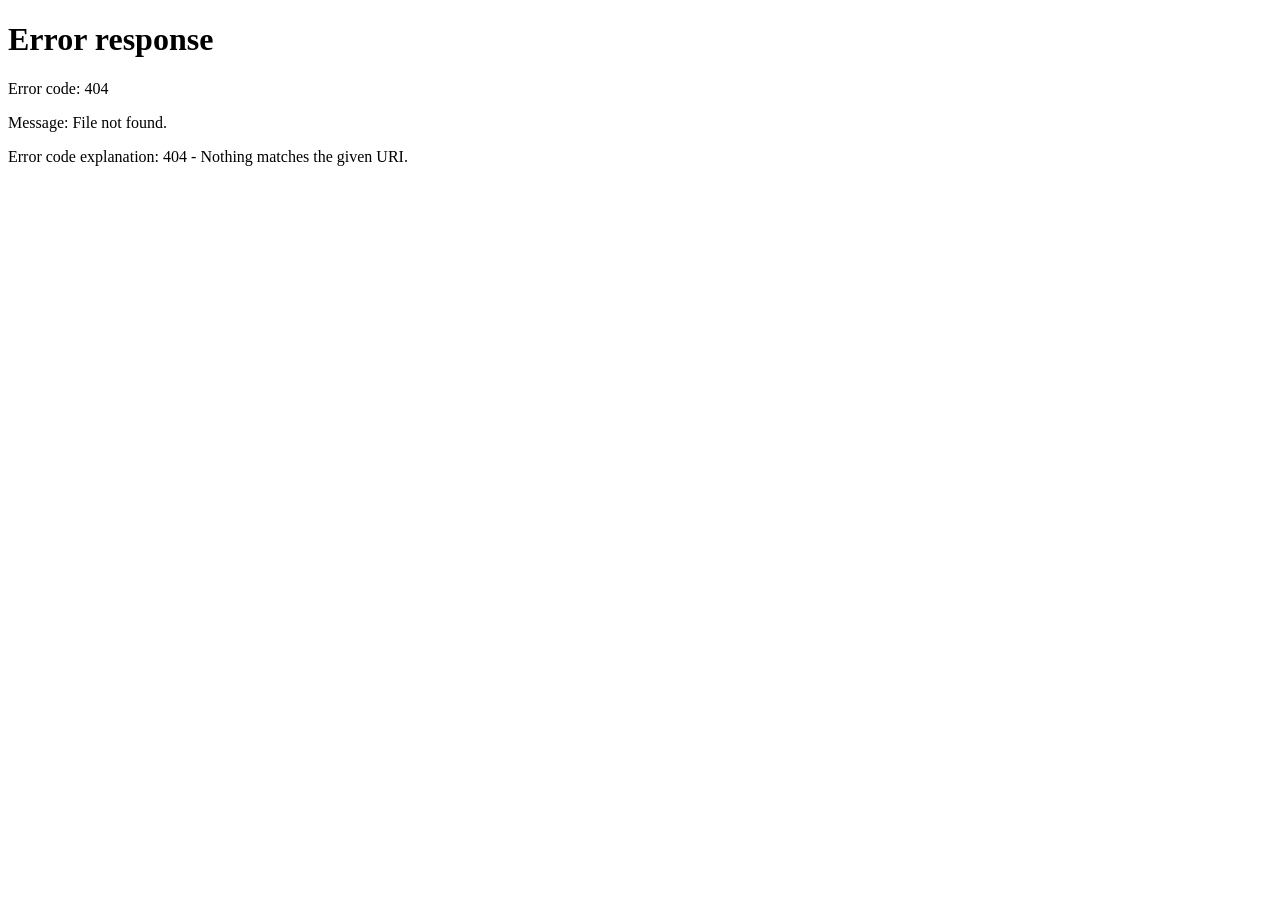
==== web/html/dashboard-admin.html @ 06bc077c "feat: Phase 8C - Frontend UI (login + 3 dashboards + dark mode)" ====
<!DOCTYPE html>
<html lang="en" data-theme="dark">
<head>
    <meta charset="UTF-8">
    <meta name="viewport" content="width=device-width, initial-scale=1.0">
    <title>ujiscan - Admin Dashboard</title>
    <link href="https://cdn.jsdelivr.net/npm/bootstrap@5/dist/css/bootstrap.min.css" rel="stylesheet">
    <link href="https://cdn.jsdelivr.net/npm/bootstrap-icons/font/bootstrap-icons.css" rel="stylesheet">
    <style>
        :root {
            --bg: #0a0e27;
            --fg: #e0e0e0;
            --bg-secondary: #1a1f3a;
            --border: #333;
            --accent: #00d4ff;
            --success: #00ff88;
            --error: #ff3333;
        }

        html[data-theme="dark"] {
            --bg: #0a0e27;
            --fg: #e0e0e0;
            --bg-secondary: #1a1f3a;
            --border: #333;
            --accent: #00d4ff;
        }

        html[data-theme="light"] {
            --bg: #ffffff;
            --fg: #000000;
            --bg-secondary: #f5f5f5;
            --border: #cccccc;
            --accent: #0066ff;
        }

        body {
            background-color: var(--bg);
            color: var(--fg);
            font-family: -apple-system, BlinkMacSystemFont, 'Segoe UI', Roboto, sans-serif;
        }

        .navbar {
            background-color: var(--bg-secondary);
            border-bottom: 1px solid var(--border);
            padding: 1rem 1.5rem;
        }

        .navbar-title {
            font-size: 1.5em;
            font-weight: bold;
            color: var(--accent);
            margin: 0;
        }

        .navbar-user {
            display: flex;
            align-items: center;
            gap: 1rem;
        }

        .user-badge {
            background-color: var(--border);
            padding: 0.5rem 1rem;
            border-radius: 20px;
            font-size: 0.9em;
        }

        .logout-btn {
            background-color: var(--error);
            border: none;
            color: white;
            padding: 0.5rem 1rem;
            border-radius: 4px;
            cursor: pointer;
        }

        .logout-btn:hover {
            background-color: #cc0000;
        }

        .theme-toggle {
            background: none;
            border: none;
            cursor: pointer;
            font-size: 1.2em;
            color: var(--fg);
        }

        .theme-toggle:hover {
            color: var(--accent);
        }

        .container-dashboard {
            padding: 2rem;
            max-width: 1400px;
            margin: 0 auto;
        }

        .page-title {
            font-size: 2em;
            font-weight: bold;
            margin-bottom: 2rem;
            color: var(--fg);
        }

        .admin-tabs {
            display: flex;
            gap: 1rem;
            margin-bottom: 2rem;
            border-bottom: 1px solid var(--border);
        }

        .admin-tab {
            padding: 1rem;
            border: none;
            background: none;
            color: #999;
            cursor: pointer;
            border-bottom: 2px solid transparent;
        }

        .admin-tab.active {
            color: var(--accent);
            border-bottom-color: var(--accent);
        }

        .tab-content {
            display: none;
        }

        .tab-content.active {
            display: block;
        }

        .section {
            background-color: var(--bg-secondary);
            border: 1px solid var(--border);
            border-radius: 8px;
            padding: 1.5rem;
            margin-bottom: 2rem;
        }

        .section h2 {
            font-size: 1.3em;
            margin-bottom: 1rem;
            color: var(--fg);
        }

        .table {
            width: 100%;
            border-collapse: collapse;
            margin-top: 1rem;
        }

        .table th {
            background-color: var(--bg);
            border-bottom: 2px solid var(--border);
            padding: 1rem;
            text-align: left;
            color: #999;
            font-weight: 500;
            text-transform: uppercase;
            font-size: 0.85em;
        }

        .table td {
            border-bottom: 1px solid var(--border);
            padding: 1rem;
            color: var(--fg);
        }

        .table tbody tr:hover {
            background-color: rgba(0, 212, 255, 0.05);
        }

        .role-badge {
            display: inline-block;
            padding: 0.3rem 0.7rem;
            border-radius: 3px;
            font-size: 0.8em;
            font-weight: bold;
            background-color: rgba(0, 212, 255, 0.2);
            color: var(--accent);
        }

        .action-badge {
            display: inline-block;
            padding: 0.3rem 0.7rem;
            border-radius: 3px;
            font-size: 0.8em;
            background-color: var(--border);
            color: #aaa;
        }

        .audit-log {
            padding: 1rem;
            border-bottom: 1px solid var(--border);
            display: flex;
            justify-content: space-between;
        }

        .audit-log:last-child {
            border-bottom: none;
        }

        .audit-user {
            font-weight: bold;
            color: var(--accent);
        }

        .audit-time {
            color: #999;
            font-size: 0.9em;
        }

        .health-indicator {
            display: inline-block;
            width: 12px;
            height: 12px;
            border-radius: 50%;
            margin-right: 0.5rem;
        }

        .health-indicator.ok {
            background-color: var(--success);
        }

        .health-indicator.warning {
            background-color: #ffc107;
        }

        .health-indicator.error {
            background-color: var(--error);
        }

        .metric-row {
            display: grid;
            grid-template-columns: repeat(auto-fit, minmax(200px, 1fr));
            gap: 1rem;
            margin-bottom: 1rem;
        }

        .metric-item {
            background-color: var(--bg);
            padding: 1rem;
            border-radius: 4px;
            border-left: 3px solid var(--accent);
        }

        .metric-label {
            color: #999;
            font-size: 0.9em;
            margin-bottom: 0.5rem;
        }

        .metric-value {
            font-size: 1.5em;
            font-weight: bold;
            color: var(--accent);
        }

        .loading {
            text-align: center;
            padding: 2rem;
            color: #999;
        }

        .spinner {
            display: inline-block;
            width: 40px;
            height: 40px;
            border: 4px solid var(--border);
            border-top-color: var(--accent);
            border-radius: 50%;
            animation: spin 1s linear infinite;
        }

        @keyframes spin {
            to { transform: rotate(360deg); }
        }

        .empty-state {
            text-align: center;
            padding: 2rem;
            color: #999;
        }
    </style>
</head>
<body>
    <!-- Navbar -->
    <nav class="navbar">
        <div style="display: flex; justify-content: space-between; align-items: center; width: 100%;">
            <div>
                <h1 class="navbar-title">☠️ ujiscan</h1>
            </div>
            <div class="navbar-user">
                <span class="user-badge" id="userBadge">Loading...</span>
                <button class="theme-toggle" onclick="theme.toggle()" title="Toggle theme">
                    <span id="themeIcon">🌙</span>
                </button>
                <button class="logout-btn" onclick="auth.logout()">Logout</button>
            </div>
        </div>
    </nav>

    <!-- Main Content -->
    <div class="container-dashboard">
        <h2 class="page-title">Admin Dashboard</h2>

        <!-- Tabs -->
        <div class="admin-tabs">
            <button class="admin-tab active" onclick="switchTab('health')">System Health</button>
            <button class="admin-tab" onclick="switchTab('users')">User Management</button>
            <button class="admin-tab" onclick="switchTab('audit')">Audit Logs</button>
        </div>

        <!-- Health Tab -->
        <div id="health-tab" class="tab-content active">
            <div class="section">
                <h2>System Health</h2>
                <div class="metric-row" id="healthMetrics">
                    <div class="loading">
                        <div class="spinner"></div>
                        <p>Loading...</p>
                    </div>
                </div>
            </div>

            <div class="section">
                <h2>Service Status</h2>
                <div id="serviceStatus"></div>
            </div>
        </div>

        <!-- Users Tab -->
        <div id="users-tab" class="tab-content">
            <div class="section">
                <h2>Users</h2>
                <table class="table">
                    <thead>
                        <tr>
                            <th>Email</th>
                            <th>Role</th>
                            <th>Status</th>
                            <th>Created</th>
                        </tr>
                    </thead>
                    <tbody id="usersList">
                        <tr><td colspan="4" class="empty-state">No users found</td></tr>
                    </tbody>
                </table>
            </div>
        </div>

        <!-- Audit Tab -->
        <div id="audit-tab" class="tab-content">
            <div class="section">
                <h2>Recent Audit Logs</h2>
                <div id="auditLogs" class="loading">
                    <div class="spinner"></div>
                    <p>Loading logs...</p>
                </div>
            </div>
        </div>
    </div>

    <script src="../app.js"></script>
    <script>
        // Page initialization
        async function initPage() {
            updateThemeIcon();
            const observer = new MutationObserver(updateThemeIcon);
            observer.observe(document.documentElement, { attributes: true });

            // Check admin role
            const user = auth.getUser();
            if (user) {
                document.getElementById('userBadge').textContent = `${user.email} (${user.role})`;
                if (user.role !== 'admin') {
                    alert('Access denied: Admin role required');
                    window.location.href = '/html/dashboard-team.html';
                    return;
                }
            }

            // Load dashboard data
            await loadDashboard();
        }

        function updateThemeIcon() {
            const icon = document.getElementById('themeIcon');
            icon.textContent = theme.current() === 'dark' ? '☀️' : '🌙';
        }

        function switchTab(tabName) {
            // Hide all tabs
            document.querySelectorAll('.tab-content').forEach(tab => {
                tab.classList.remove('active');
            });

            // Deactivate all tab buttons
            document.querySelectorAll('.admin-tab').forEach(btn => {
                btn.classList.remove('active');
            });

            // Show selected tab
            document.getElementById(`${tabName}-tab`).classList.add('active');
            event.target.classList.add('active');
        }

        async function loadDashboard() {
            try {
                // Load admin dashboard data
                const dashData = await api.getDashboardAdmin();
                
                // Load health metrics
                loadHealthMetrics(dashData);

                // Load users
                loadUsers(dashData);

                // Load audit logs
                loadAuditLogs(dashData);
            } catch (err) {
                console.error('Error loading dashboard:', err);
            }
        }

        function loadHealthMetrics(data) {
            const metrics = document.getElementById('healthMetrics');
            const health = data.systemHealth || {};

            metrics.innerHTML = `
                <div class="metric-item">
                    <div class="metric-label">API Status</div>
                    <div class="metric-value">
                        <span class="health-indicator ok"></span>
                        ${health.apiStatus || 'OK'}
                    </div>
                </div>
                <div class="metric-item">
                    <div class="metric-label">Database</div>
                    <div class="metric-value">
                        <span class="health-indicator ${health.databaseStatus === 'OK' ? 'ok' : 'error'}"></span>
                        ${health.databaseStatus || 'Connected'}
                    </div>
                </div>
                <div class="metric-item">
                    <div class="metric-label">Total Users</div>
                    <div class="metric-value">${health.totalUsers || 0}</div>
                </div>
                <div class="metric-item">
                    <div class="metric-label">Active Sessions</div>
                    <div class="metric-value">${health.activeSessions || 0}</div>
                </div>
                <div class="metric-item">
                    <div class="metric-label">Total Engagements</div>
                    <div class="metric-value">${health.totalEngagements || 0}</div>
                </div>
                <div class="metric-item">
                    <div class="metric-label">Audit Events</div>
                    <div class="metric-value">${health.auditEventCount || 0}</div>
                </div>
            `;

            const serviceStatus = document.getElementById('serviceStatus');
            serviceStatus.innerHTML = `
                <div style="padding: 1rem; background-color: var(--bg); border-radius: 4px;">
                    <div style="margin-bottom: 0.5rem;">
                        <span class="health-indicator ok"></span>
                        <strong>ujiscan API</strong> - Running normally
                    </div>
                    <div style="margin-bottom: 0.5rem;">
                        <span class="health-indicator ok"></span>
                        <strong>SQLite Database</strong> - Connected
                    </div>
                    <div>
                        <span class="health-indicator ok"></span>
                        <strong>Audit Logging</strong> - Active
                    </div>
                </div>
            `;
        }

        function loadUsers(data) {
            const tbody = document.getElementById('usersList');
            const users = data.users || [];

            if (users.length === 0) {
                tbody.innerHTML = '<tr><td colspan="4" class="empty-state">No users found</td></tr>';
                return;
            }

            tbody.innerHTML = users.map(user => `
                <tr>
                    <td>${user.email}</td>
                    <td><span class="role-badge">${user.role || 'user'}</span></td>
                    <td>
                        <span style="color: var(--success);">●</span>
                        Active
                    </td>
                    <td>${user.createdAt ? formatDate(user.createdAt) : 'N/A'}</td>
                </tr>
            `).join('');
        }

        function loadAuditLogs(data) {
            const container = document.getElementById('auditLogs');
            const logs = data.auditLogs || [];

            if (logs.length === 0) {
                container.innerHTML = '<div class="empty-state">No audit logs found</div>';
                return;
            }

            container.innerHTML = logs.slice(0, 50).map(log => `
                <div class="audit-log">
                    <div>
                        <div class="audit-user">${log.user || 'System'}</div>
                        <div style="color: #999; font-size: 0.9em;">
                            <span class="action-badge">${log.action}</span>
                            ${log.resource || ''}
                        </div>
                    </div>
                    <div class="audit-time">${formatTimeAgo(log.createdAt)}</div>
                </div>
            `).join('');
        }

        // Initialize on page load
        if (auth.isLoggedIn()) {
            initPage();
        } else {
            window.location.href = '/html/login.html';
        }
    </script>
</body>
</html>
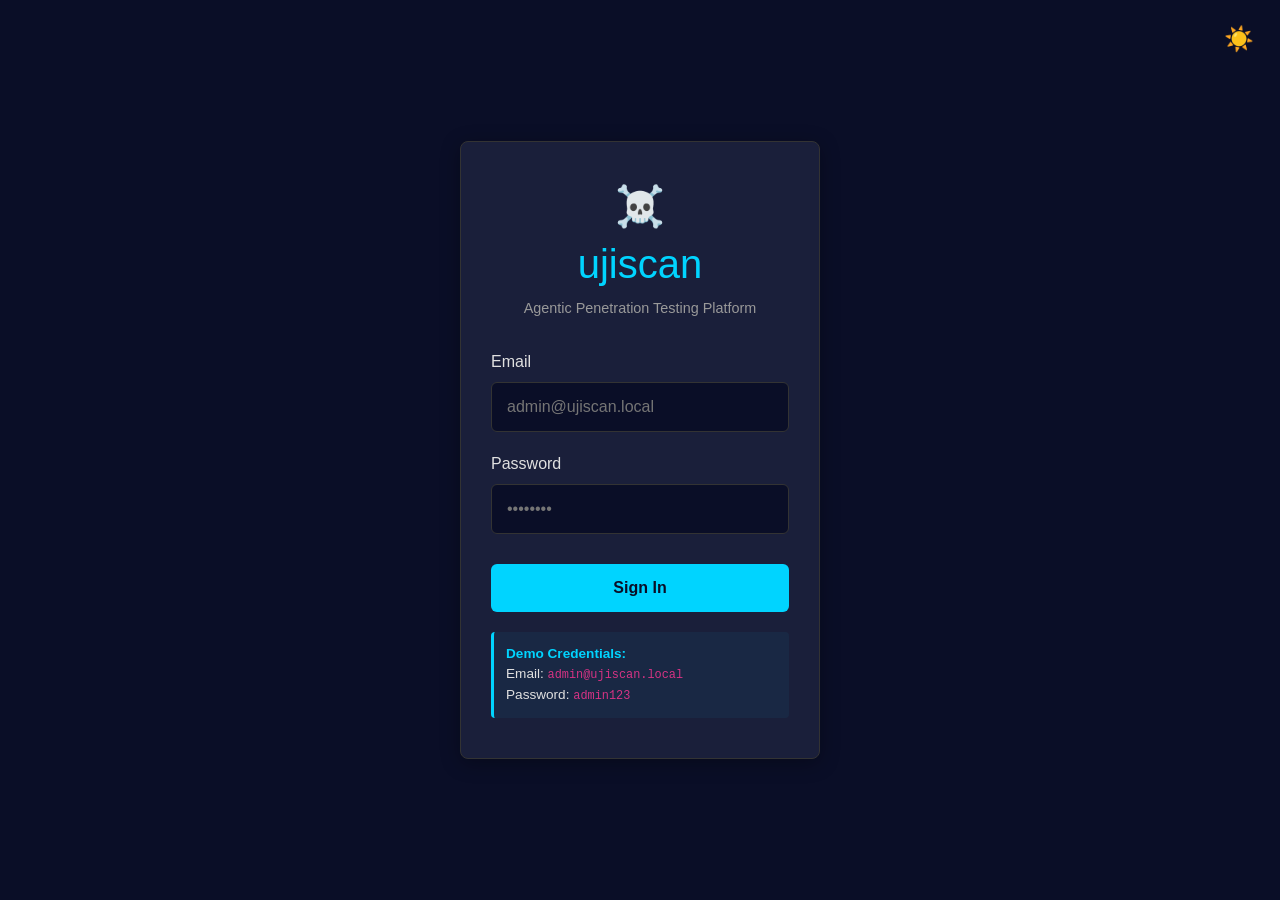
==== commit 1d9e8bc2: "fix: Auth flow - add default user + frontend JWT headers - Backend: Add admin@ujiscan.local / admin1" ====
--- a/web/html/dashboard-admin.html
+++ b/web/html/dashboard-admin.html
@@ -378,7 +378,7 @@
                 document.getElementById('userBadge').textContent = `${user.email} (${user.role})`;
                 if (user.role !== 'admin') {
                     alert('Access denied: Admin role required');
-                    window.location.href = '/html/dashboard-team.html';
+                    window.location.href = 'dashboard-team.html';
                     return;
                 }
             }
@@ -531,7 +531,7 @@
         if (auth.isLoggedIn()) {
             initPage();
         } else {
-            window.location.href = '/html/login.html';
+            window.location.href = 'login.html';
         }
     </script>
 </body>
